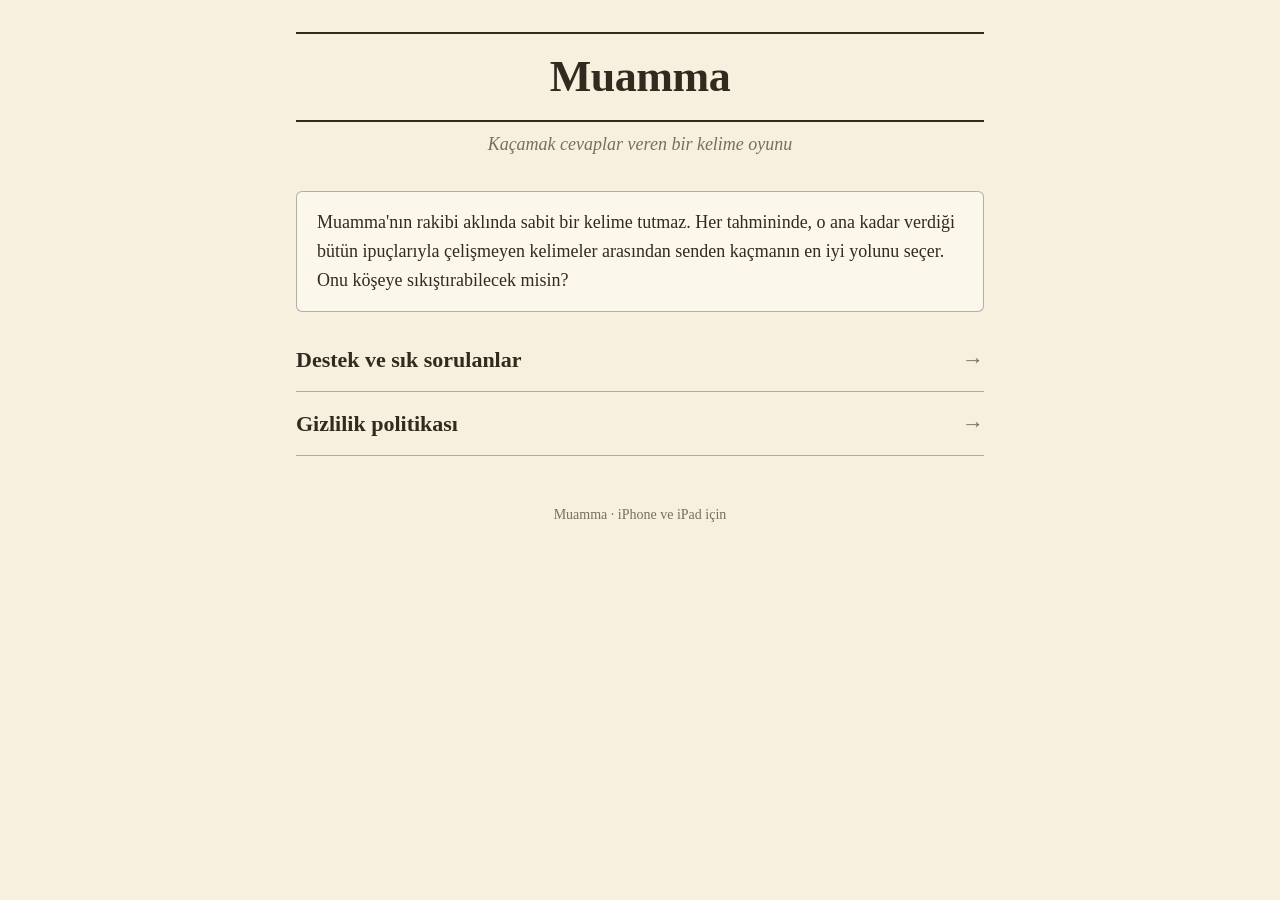
==== index.html @ ff082f0f "Gizlilik politikası ve destek sayfaları" ====
<!doctype html>
<html lang="tr">
<head>
  <meta charset="utf-8">
  <meta name="viewport" content="width=device-width, initial-scale=1">
  <title>Muamma</title>
  <meta name="description" content="Muamma: kaçamak cevaplar veren Türkçe kelime oyunu.">
  <link rel="stylesheet" href="stil.css">
</head>
<body>
<main>
  <header><h1>Muamma</h1></header>
  <p class="alt">Kaçamak cevaplar veren bir kelime oyunu</p>

  <div class="kart">
    Muamma'nın rakibi aklında sabit bir kelime tutmaz. Her tahmininde, o ana kadar verdiği bütün ipuçlarıyla
    çelişmeyen kelimeler arasından senden kaçmanın en iyi yolunu seçer. Onu köşeye sıkıştırabilecek misin?
  </div>

  <ul class="menu">
    <li><a href="destek.html">Destek ve sık sorulanlar</a></li>
    <li><a href="gizlilik.html">Gizlilik politikası</a></li>
  </ul>

  <footer>Muamma · iPhone ve iPad için</footer>
</main>
</body>
</html>
---- stil.css ----
:root {
  --kagit: #F7F0DE;
  --kutu: #FCF7EB;
  --murekkep: #33291F;
  --soluk: rgba(51, 41, 31, 0.65);
  --cizgi: rgba(51, 41, 31, 0.35);
  --vurgu: #B84F33;
}

* { box-sizing: border-box; }

body {
  margin: 0;
  background: var(--kagit);
  color: var(--murekkep);
  font-family: "Iowan Old Style", "Palatino Linotype", Palatino, Georgia, serif;
  font-size: 18px;
  line-height: 1.6;
}

main {
  max-width: 720px;
  margin: 0 auto;
  padding: 32px 16px 64px;
}

header {
  border-top: 2px solid var(--murekkep);
  border-bottom: 2px solid var(--murekkep);
  text-align: center;
  padding: 8px 0;
  margin-bottom: 8px;
}

header a { color: inherit; text-decoration: none; }

h1 {
  font-size: 44px;
  font-weight: 900;
  margin: 0;
  letter-spacing: -0.5px;
}

.alt {
  text-align: center;
  font-style: italic;
  color: var(--soluk);
  margin: 0 0 32px;
}

h2 {
  font-size: 15px;
  text-transform: uppercase;
  letter-spacing: 1px;
  color: var(--soluk);
  border-top: 1.5px solid var(--murekkep);
  padding-top: 10px;
  margin: 36px 0 12px;
}

h3 { font-size: 19px; margin: 24px 0 6px; }

a { color: var(--vurgu); }

.kart {
  background: var(--kutu);
  border: 1.5px solid var(--cizgi);
  border-radius: 6px;
  padding: 16px 20px;
  margin: 16px 0;
}

.menu { list-style: none; padding: 0; margin: 0; }
.menu li { border-bottom: 1px solid var(--cizgi); }
.menu a {
  display: flex;
  justify-content: space-between;
  padding: 14px 0;
  font-size: 22px;
  font-weight: 700;
  color: var(--murekkep);
  text-decoration: none;
}
.menu a::after { content: "→"; color: var(--soluk); }

.dugme {
  display: inline-block;
  background: var(--murekkep);
  color: var(--kagit);
  padding: 12px 20px;
  border-radius: 6px;
  font-weight: 700;
  text-decoration: none;
}

footer {
  margin-top: 48px;
  font-size: 14px;
  color: var(--soluk);
  text-align: center;
}
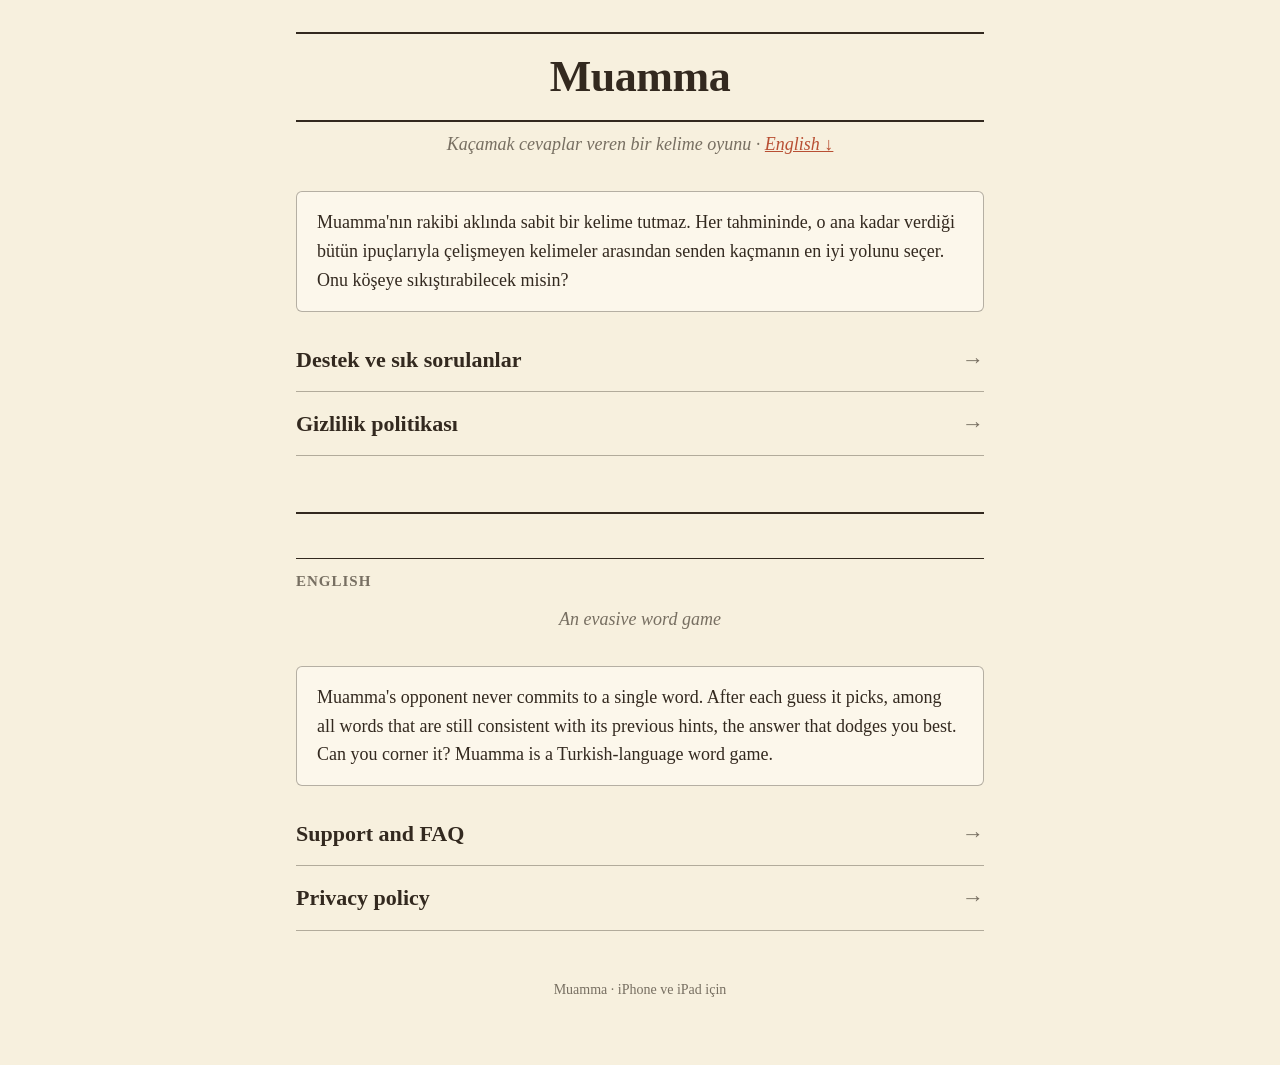
==== commit fdaca83a: "Sayfaların altına İngilizce bölüm ekle" ====
--- a/index.html
+++ b/index.html
@@ -10,7 +10,7 @@
 <body>
 <main>
   <header><h1>Muamma</h1></header>
-  <p class="alt">Kaçamak cevaplar veren bir kelime oyunu</p>
+  <p class="alt">Kaçamak cevaplar veren bir kelime oyunu · <a href="#en">English ↓</a></p>
 
   <div class="kart">
     Muamma'nın rakibi aklında sabit bir kelime tutmaz. Her tahmininde, o ana kadar verdiği bütün ipuçlarıyla
@@ -22,6 +22,20 @@
     <li><a href="gizlilik.html">Gizlilik politikası</a></li>
   </ul>
 
+  <section id="en" lang="en" class="ingilizce">
+    <h2>English</h2>
+    <p class="alt">An evasive word game</p>
+    <div class="kart">
+      Muamma's opponent never commits to a single word. After each guess it picks, among all words that are
+      still consistent with its previous hints, the answer that dodges you best. Can you corner it?
+      Muamma is a Turkish-language word game.
+    </div>
+    <ul class="menu">
+      <li><a href="destek.html#en">Support and FAQ</a></li>
+      <li><a href="gizlilik.html#en">Privacy policy</a></li>
+    </ul>
+  </section>
+
   <footer>Muamma · iPhone ve iPad için</footer>
 </main>
 </body>
--- a/stil.css
+++ b/stil.css
@@ -99,3 +99,9 @@
   color: var(--soluk);
   text-align: center;
 }
+
+.ingilizce {
+  margin-top: 56px;
+  padding-top: 8px;
+  border-top: 2px solid var(--murekkep);
+}
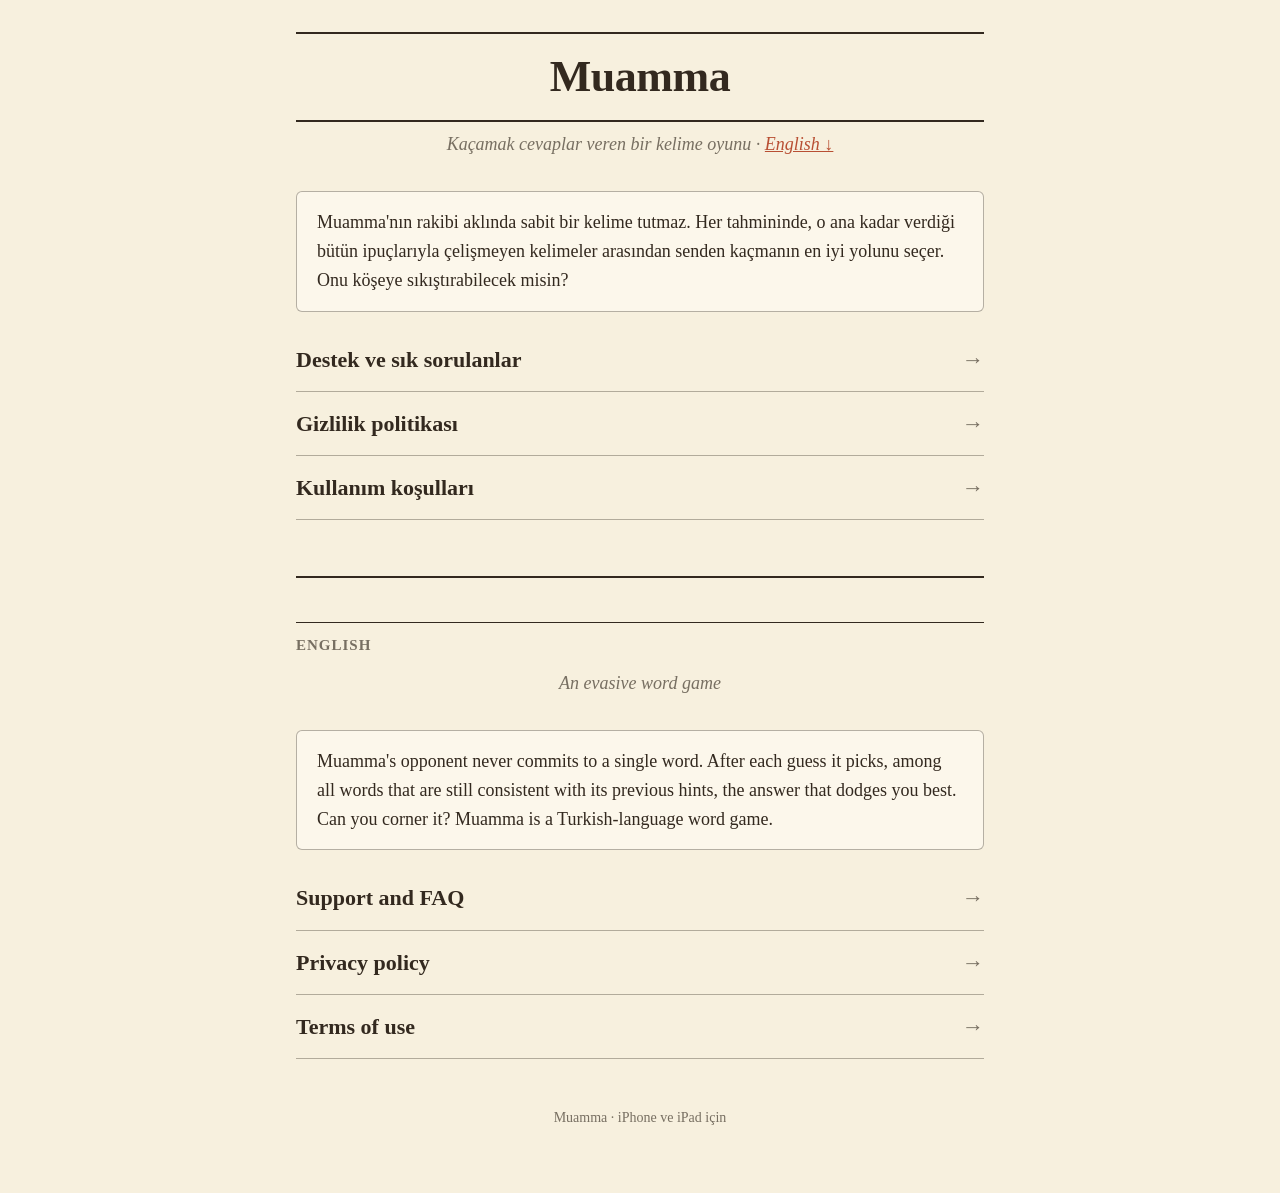
==== commit 245fe79c: "Kullanım koşulları sayfası (Türkçe + İngilizce)" ====
--- a/index.html
+++ b/index.html
@@ -20,6 +20,7 @@
   <ul class="menu">
     <li><a href="destek.html">Destek ve sık sorulanlar</a></li>
     <li><a href="gizlilik.html">Gizlilik politikası</a></li>
+    <li><a href="kosullar.html">Kullanım koşulları</a></li>
   </ul>
 
   <section id="en" lang="en" class="ingilizce">
@@ -33,6 +34,7 @@
     <ul class="menu">
       <li><a href="destek.html#en">Support and FAQ</a></li>
       <li><a href="gizlilik.html#en">Privacy policy</a></li>
+      <li><a href="kosullar.html#en">Terms of use</a></li>
     </ul>
   </section>
 
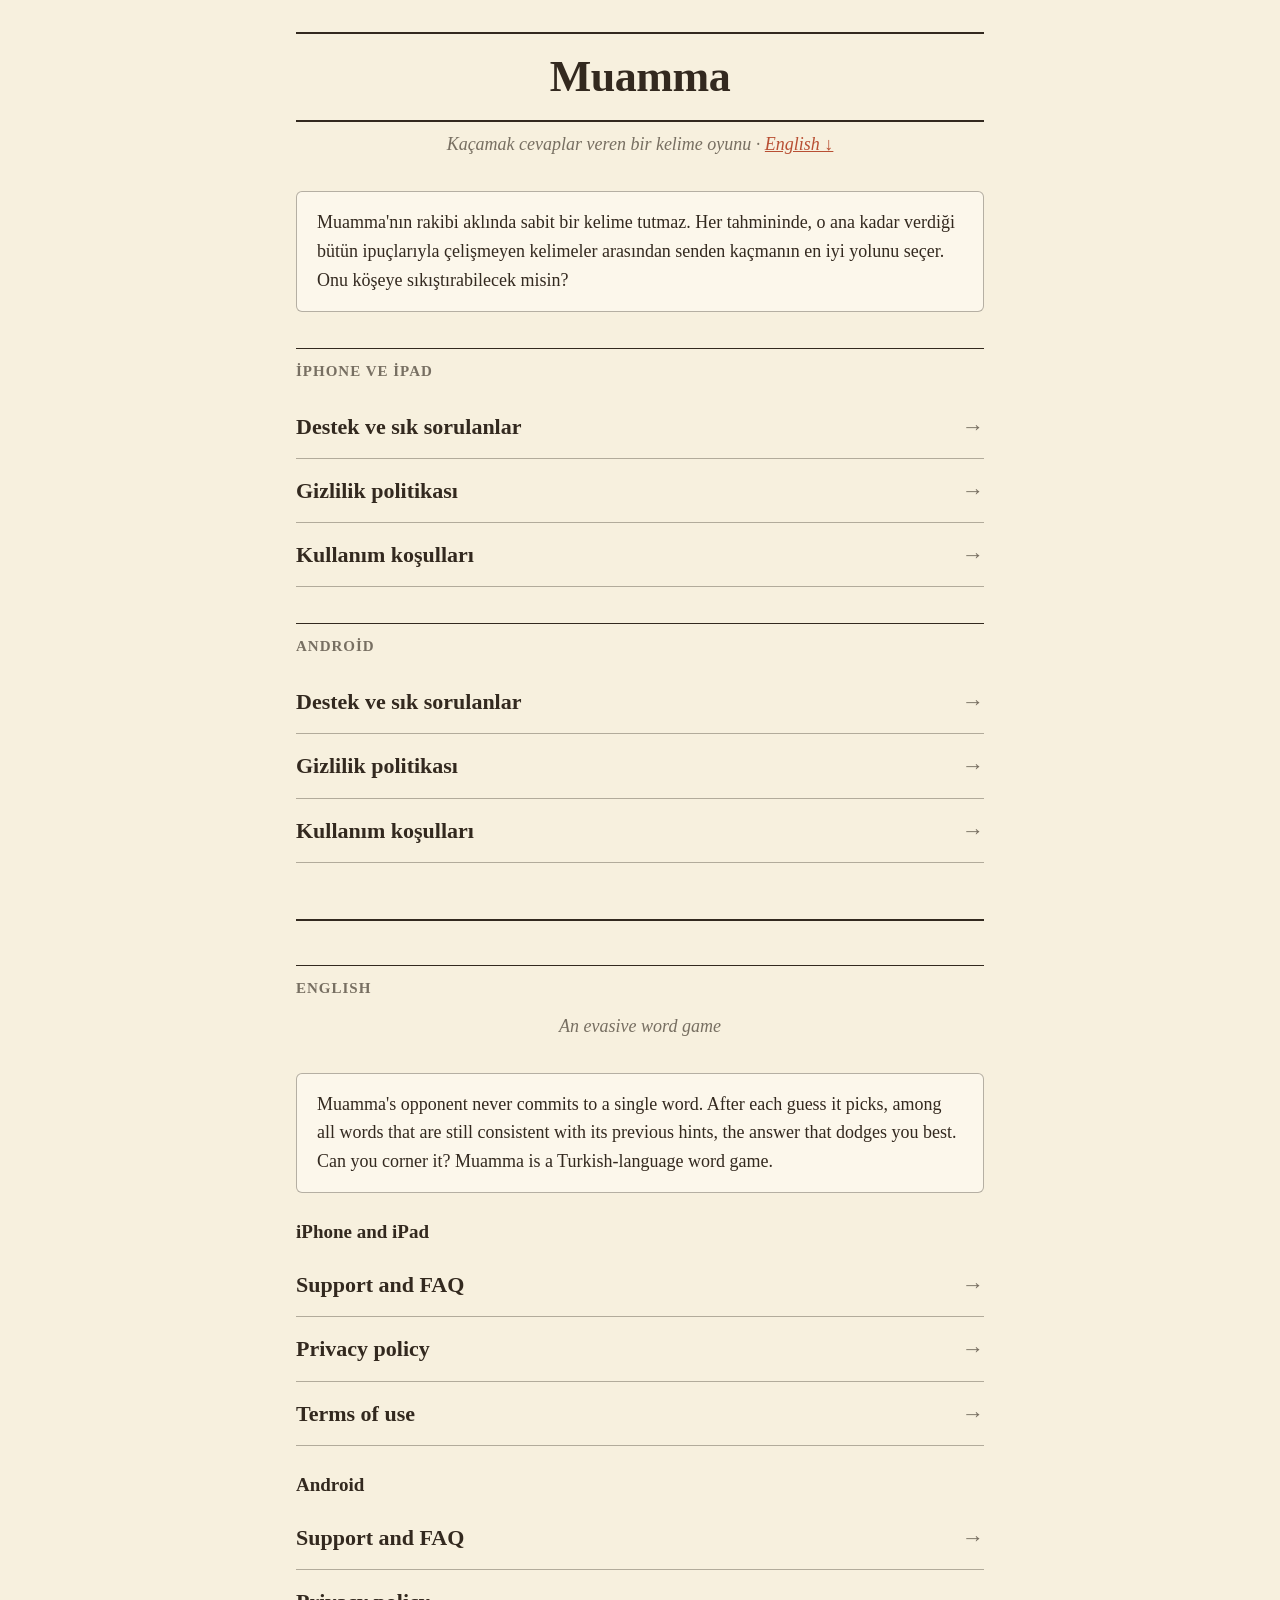
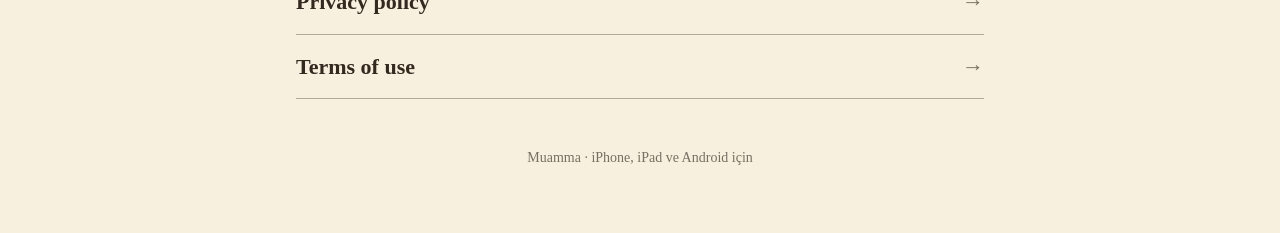
==== commit 817e93f9: "Android sayfaları: destek, gizlilik, kullanım koşulları" ====
--- a/index.html
+++ b/index.html
@@ -17,10 +17,18 @@
     çelişmeyen kelimeler arasından senden kaçmanın en iyi yolunu seçer. Onu köşeye sıkıştırabilecek misin?
   </div>
 
+  <h2>iPhone ve iPad</h2>
   <ul class="menu">
     <li><a href="destek.html">Destek ve sık sorulanlar</a></li>
     <li><a href="gizlilik.html">Gizlilik politikası</a></li>
     <li><a href="kosullar.html">Kullanım koşulları</a></li>
+  </ul>
+
+  <h2>Android</h2>
+  <ul class="menu">
+    <li><a href="android-destek.html">Destek ve sık sorulanlar</a></li>
+    <li><a href="android-gizlilik.html">Gizlilik politikası</a></li>
+    <li><a href="android-kosullar.html">Kullanım koşulları</a></li>
   </ul>
 
   <section id="en" lang="en" class="ingilizce">
@@ -31,14 +39,21 @@
       still consistent with its previous hints, the answer that dodges you best. Can you corner it?
       Muamma is a Turkish-language word game.
     </div>
+    <h3>iPhone and iPad</h3>
     <ul class="menu">
       <li><a href="destek.html#en">Support and FAQ</a></li>
       <li><a href="gizlilik.html#en">Privacy policy</a></li>
       <li><a href="kosullar.html#en">Terms of use</a></li>
     </ul>
+    <h3>Android</h3>
+    <ul class="menu">
+      <li><a href="android-destek.html#en">Support and FAQ</a></li>
+      <li><a href="android-gizlilik.html#en">Privacy policy</a></li>
+      <li><a href="android-kosullar.html#en">Terms of use</a></li>
+    </ul>
   </section>
 
-  <footer>Muamma · iPhone ve iPad için</footer>
+  <footer>Muamma · iPhone, iPad ve Android için</footer>
 </main>
 </body>
 </html>
